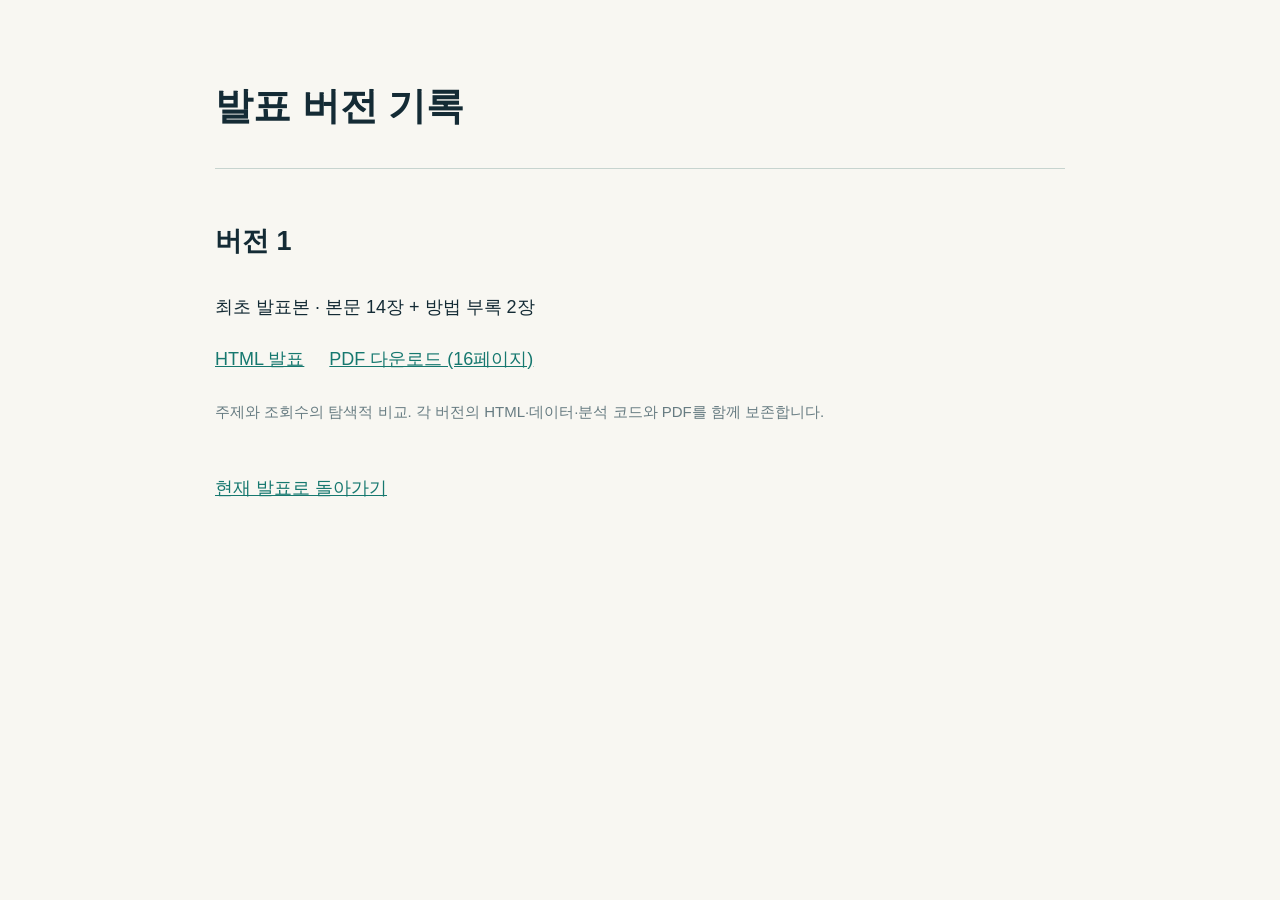
==== versions/index.html @ c0d7d94b "Archive version 1 with verified PDF and versioning workflow" ====
﻿<!doctype html><html lang="ko"><meta charset="utf-8"><meta name="viewport" content="width=device-width,initial-scale=1"><title>발표 버전 기록</title><style>body{max-width:850px;margin:70px auto;padding:0 24px;background:#f8f7f2;color:#142b35;font:18px/1.9 "Malgun Gothic",sans-serif}a{color:#16786f;margin-right:25px}h1{font-size:38px}article{padding:25px 0;border-top:1px solid #c7d4cf}small{color:#677c82}</style><h1>발표 버전 기록</h1><article><h2>버전 1</h2><p>최초 발표본 · 본문 14장 + 방법 부록 2장</p><a href="v1/index.html">HTML 발표</a><a href="v1/news-topics-v1.pdf">PDF 다운로드 (16페이지)</a><p><small>주제와 조회수의 탐색적 비교. 각 버전의 HTML·데이터·분석 코드와 PDF를 함께 보존합니다.</small></p></article><a href="../index.html">현재 발표로 돌아가기</a></html>
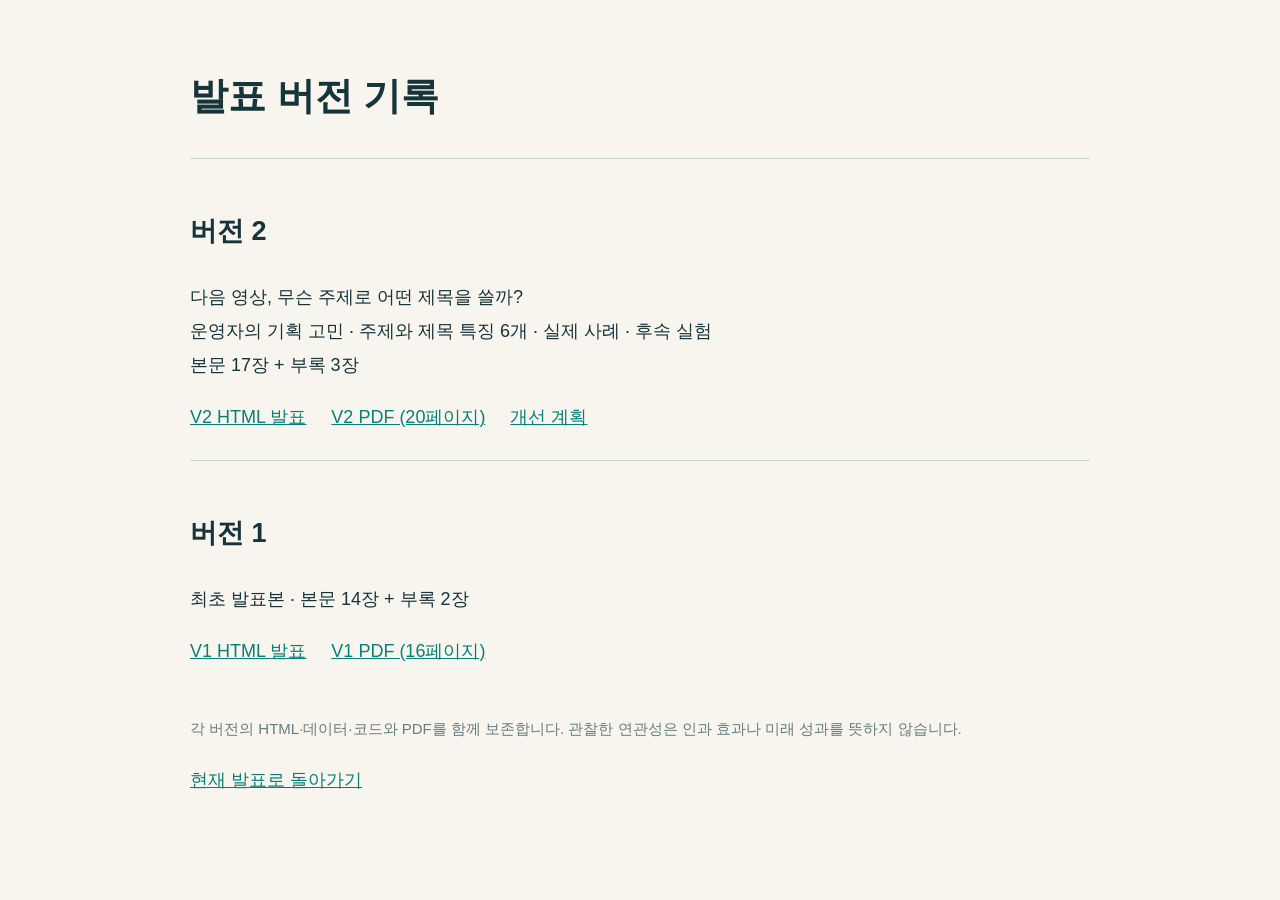
==== commit 73fb1a16: "Archive verified V2 HTML and 20-page PDF" ====
--- a/versions/index.html
+++ b/versions/index.html
@@ -1 +1 @@
-﻿<!doctype html><html lang="ko"><meta charset="utf-8"><meta name="viewport" content="width=device-width,initial-scale=1"><title>발표 버전 기록</title><style>body{max-width:850px;margin:70px auto;padding:0 24px;background:#f8f7f2;color:#142b35;font:18px/1.9 "Malgun Gothic",sans-serif}a{color:#16786f;margin-right:25px}h1{font-size:38px}article{padding:25px 0;border-top:1px solid #c7d4cf}small{color:#677c82}</style><h1>발표 버전 기록</h1><article><h2>버전 1</h2><p>최초 발표본 · 본문 14장 + 방법 부록 2장</p><a href="v1/index.html">HTML 발표</a><a href="v1/news-topics-v1.pdf">PDF 다운로드 (16페이지)</a><p><small>주제와 조회수의 탐색적 비교. 각 버전의 HTML·데이터·분석 코드와 PDF를 함께 보존합니다.</small></p></article><a href="../index.html">현재 발표로 돌아가기</a></html>
+﻿<!doctype html><html lang="ko"><meta charset="utf-8"><meta name="viewport" content="width=device-width,initial-scale=1"><title>발표 버전 기록</title><style>body{max-width:900px;margin:60px auto;padding:0 24px;background:#f7f5ee;color:#17343b;font:18px/1.9 "Malgun Gothic",sans-serif}a{color:#087f79;margin-right:25px}h1{font-size:38px}article{padding:25px 0;border-top:1px solid #c7d4cf}small{color:#657d80}</style><h1>발표 버전 기록</h1><article><h2>버전 2</h2><p>다음 영상, 무슨 주제로 어떤 제목을 쓸까?<br>운영자의 기획 고민 · 주제와 제목 특징 6개 · 실제 사례 · 후속 실험<br>본문 17장 + 부록 3장</p><a href="v2/index.html">V2 HTML 발표</a><a href="v2/news-topics-v2.pdf">V2 PDF (20페이지)</a><a href="v2/improvement_plan.md">개선 계획</a></article><article><h2>버전 1</h2><p>최초 발표본 · 본문 14장 + 부록 2장</p><a href="v1/index.html">V1 HTML 발표</a><a href="v1/news-topics-v1.pdf">V1 PDF (16페이지)</a></article><p><small>각 버전의 HTML·데이터·코드와 PDF를 함께 보존합니다. 관찰한 연관성은 인과 효과나 미래 성과를 뜻하지 않습니다.</small></p><a href="../index.html">현재 발표로 돌아가기</a></html>
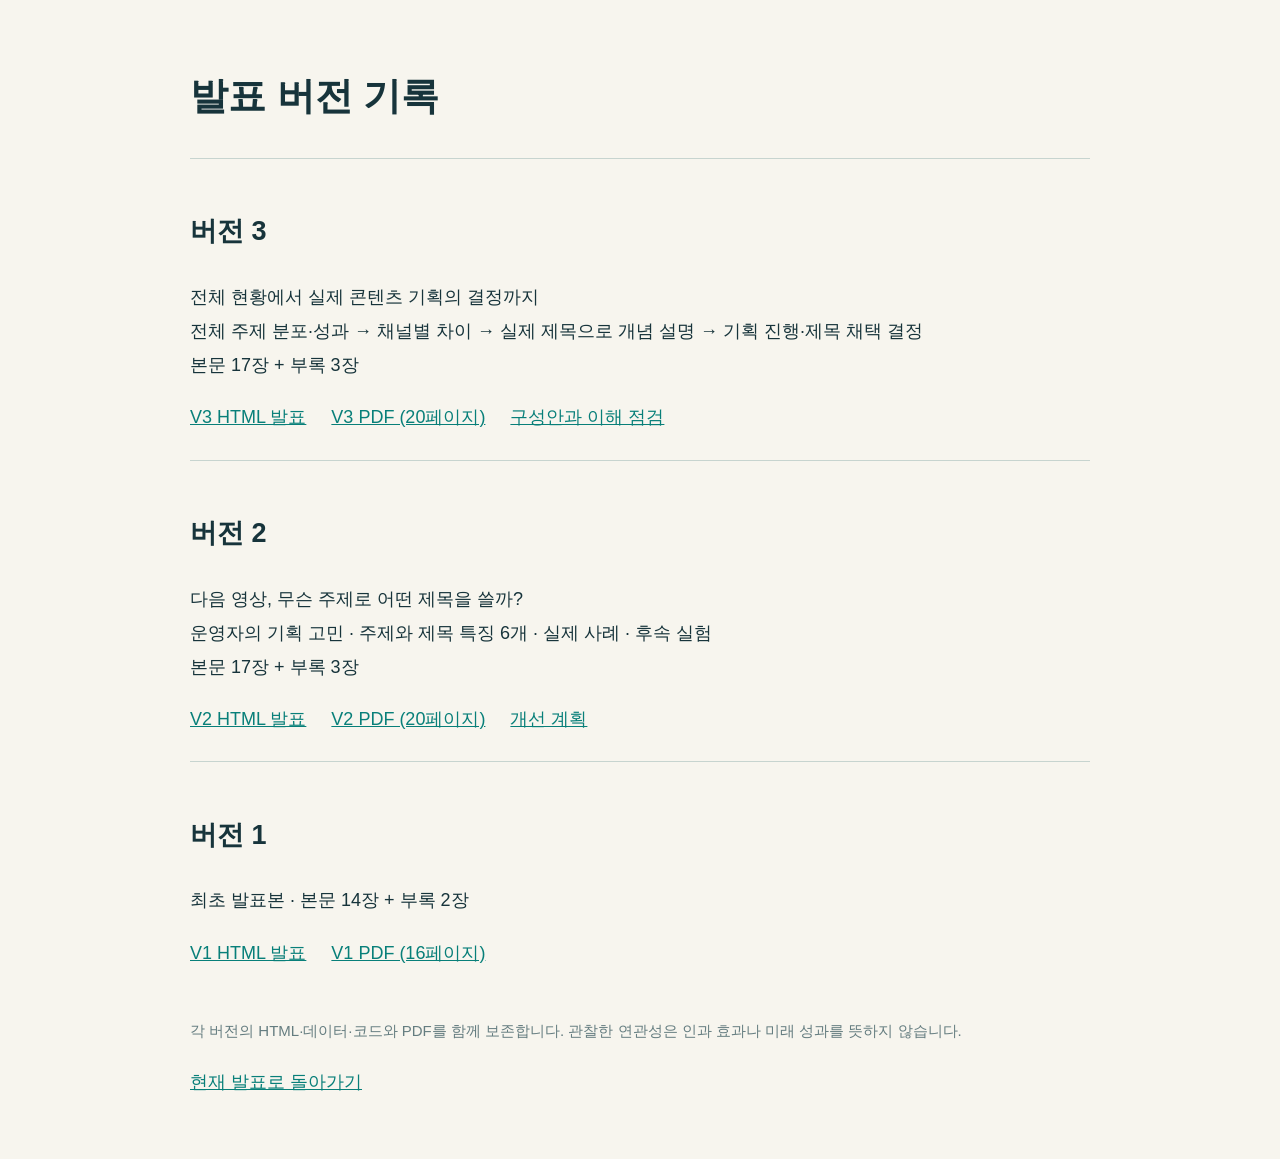
==== commit 2ff2d405: "Rebuild V3 narrative from topic overview to concrete planning decisions" ====
--- a/versions/index.html
+++ b/versions/index.html
@@ -1 +1 @@
-﻿<!doctype html><html lang="ko"><meta charset="utf-8"><meta name="viewport" content="width=device-width,initial-scale=1"><title>발표 버전 기록</title><style>body{max-width:900px;margin:60px auto;padding:0 24px;background:#f7f5ee;color:#17343b;font:18px/1.9 "Malgun Gothic",sans-serif}a{color:#087f79;margin-right:25px}h1{font-size:38px}article{padding:25px 0;border-top:1px solid #c7d4cf}small{color:#657d80}</style><h1>발표 버전 기록</h1><article><h2>버전 2</h2><p>다음 영상, 무슨 주제로 어떤 제목을 쓸까?<br>운영자의 기획 고민 · 주제와 제목 특징 6개 · 실제 사례 · 후속 실험<br>본문 17장 + 부록 3장</p><a href="v2/index.html">V2 HTML 발표</a><a href="v2/news-topics-v2.pdf">V2 PDF (20페이지)</a><a href="v2/improvement_plan.md">개선 계획</a></article><article><h2>버전 1</h2><p>최초 발표본 · 본문 14장 + 부록 2장</p><a href="v1/index.html">V1 HTML 발표</a><a href="v1/news-topics-v1.pdf">V1 PDF (16페이지)</a></article><p><small>각 버전의 HTML·데이터·코드와 PDF를 함께 보존합니다. 관찰한 연관성은 인과 효과나 미래 성과를 뜻하지 않습니다.</small></p><a href="../index.html">현재 발표로 돌아가기</a></html>
+﻿<!doctype html><html lang="ko"><meta charset="utf-8"><meta name="viewport" content="width=device-width,initial-scale=1"><title>발표 버전 기록</title><style>body{max-width:900px;margin:60px auto;padding:0 24px;background:#f7f5ee;color:#17343b;font:18px/1.9 "Malgun Gothic",sans-serif}a{color:#087f79;margin-right:25px}h1{font-size:38px}article{padding:25px 0;border-top:1px solid #c7d4cf}small{color:#657d80}</style><h1>발표 버전 기록</h1><article><h2>버전 3</h2><p>전체 현황에서 실제 콘텐츠 기획의 결정까지<br>전체 주제 분포·성과 → 채널별 차이 → 실제 제목으로 개념 설명 → 기획 진행·제목 채택 결정<br>본문 17장 + 부록 3장</p><a href="v3/index.html">V3 HTML 발표</a><a href="v3/news-topics-v3.pdf">V3 PDF (20페이지)</a><a href="v3/improvement_plan.md">구성안과 이해 점검</a></article><article><h2>버전 2</h2><p>다음 영상, 무슨 주제로 어떤 제목을 쓸까?<br>운영자의 기획 고민 · 주제와 제목 특징 6개 · 실제 사례 · 후속 실험<br>본문 17장 + 부록 3장</p><a href="v2/index.html">V2 HTML 발표</a><a href="v2/news-topics-v2.pdf">V2 PDF (20페이지)</a><a href="v2/improvement_plan.md">개선 계획</a></article><article><h2>버전 1</h2><p>최초 발표본 · 본문 14장 + 부록 2장</p><a href="v1/index.html">V1 HTML 발표</a><a href="v1/news-topics-v1.pdf">V1 PDF (16페이지)</a></article><p><small>각 버전의 HTML·데이터·코드와 PDF를 함께 보존합니다. 관찰한 연관성은 인과 효과나 미래 성과를 뜻하지 않습니다.</small></p><a href="../index.html">현재 발표로 돌아가기</a></html>
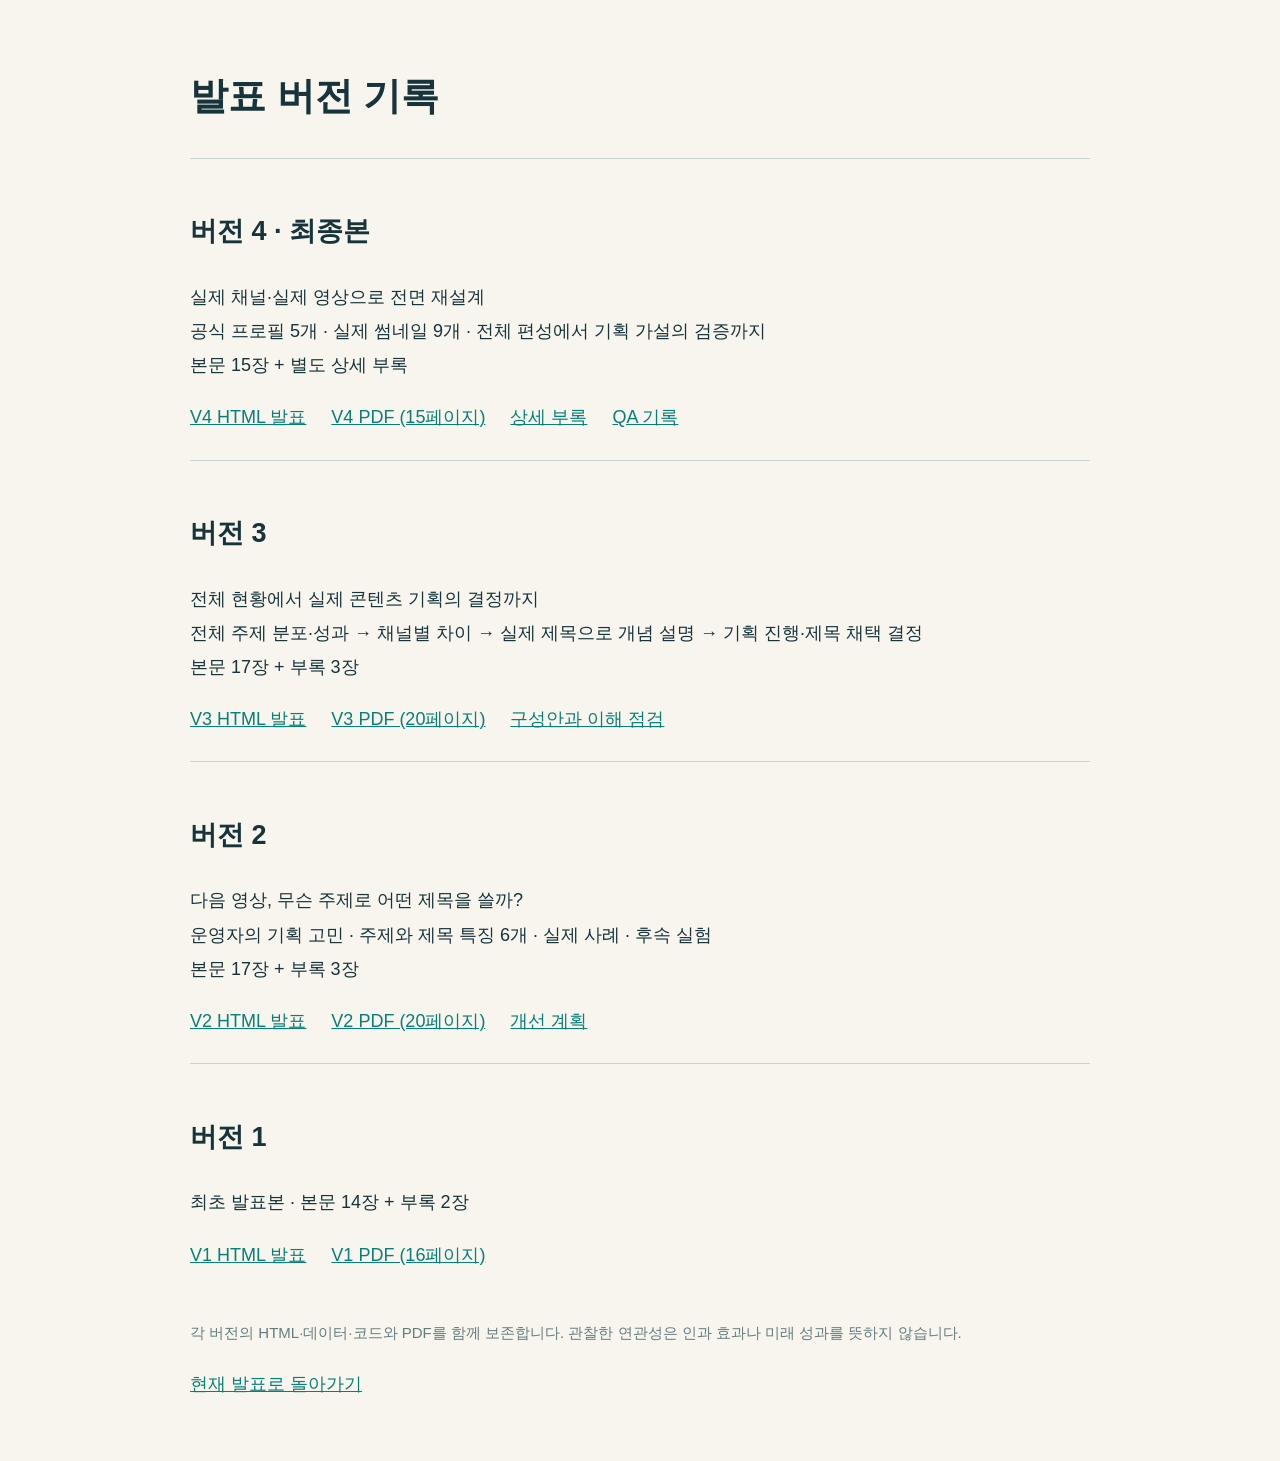
==== commit c545b058: "Rebuild final V4 deck with real video evidence and an audience-led narrative" ====
--- a/versions/index.html
+++ b/versions/index.html
@@ -1 +1 @@
-﻿<!doctype html><html lang="ko"><meta charset="utf-8"><meta name="viewport" content="width=device-width,initial-scale=1"><title>발표 버전 기록</title><style>body{max-width:900px;margin:60px auto;padding:0 24px;background:#f7f5ee;color:#17343b;font:18px/1.9 "Malgun Gothic",sans-serif}a{color:#087f79;margin-right:25px}h1{font-size:38px}article{padding:25px 0;border-top:1px solid #c7d4cf}small{color:#657d80}</style><h1>발표 버전 기록</h1><article><h2>버전 3</h2><p>전체 현황에서 실제 콘텐츠 기획의 결정까지<br>전체 주제 분포·성과 → 채널별 차이 → 실제 제목으로 개념 설명 → 기획 진행·제목 채택 결정<br>본문 17장 + 부록 3장</p><a href="v3/index.html">V3 HTML 발표</a><a href="v3/news-topics-v3.pdf">V3 PDF (20페이지)</a><a href="v3/improvement_plan.md">구성안과 이해 점검</a></article><article><h2>버전 2</h2><p>다음 영상, 무슨 주제로 어떤 제목을 쓸까?<br>운영자의 기획 고민 · 주제와 제목 특징 6개 · 실제 사례 · 후속 실험<br>본문 17장 + 부록 3장</p><a href="v2/index.html">V2 HTML 발표</a><a href="v2/news-topics-v2.pdf">V2 PDF (20페이지)</a><a href="v2/improvement_plan.md">개선 계획</a></article><article><h2>버전 1</h2><p>최초 발표본 · 본문 14장 + 부록 2장</p><a href="v1/index.html">V1 HTML 발표</a><a href="v1/news-topics-v1.pdf">V1 PDF (16페이지)</a></article><p><small>각 버전의 HTML·데이터·코드와 PDF를 함께 보존합니다. 관찰한 연관성은 인과 효과나 미래 성과를 뜻하지 않습니다.</small></p><a href="../index.html">현재 발표로 돌아가기</a></html>
+﻿<!doctype html><html lang="ko"><meta charset="utf-8"><meta name="viewport" content="width=device-width,initial-scale=1"><title>발표 버전 기록</title><style>body{max-width:900px;margin:60px auto;padding:0 24px;background:#f7f5ee;color:#17343b;font:18px/1.9 "Malgun Gothic",sans-serif}a{color:#087f79;margin-right:25px}h1{font-size:38px}article{padding:25px 0;border-top:1px solid #c7d4cf}small{color:#657d80}</style><h1>발표 버전 기록</h1><article><h2>버전 4 · 최종본</h2><p>실제 채널·실제 영상으로 전면 재설계<br>공식 프로필 5개 · 실제 썸네일 9개 · 전체 편성에서 기획 가설의 검증까지<br>본문 15장 + 별도 상세 부록</p><a href="v4/index.html">V4 HTML 발표</a><a href="v4/news-topics-v4.pdf">V4 PDF (15페이지)</a><a href="v4/appendix.html">상세 부록</a><a href="v4/qa_report.md">QA 기록</a></article><article><h2>버전 3</h2><p>전체 현황에서 실제 콘텐츠 기획의 결정까지<br>전체 주제 분포·성과 → 채널별 차이 → 실제 제목으로 개념 설명 → 기획 진행·제목 채택 결정<br>본문 17장 + 부록 3장</p><a href="v3/index.html">V3 HTML 발표</a><a href="v3/news-topics-v3.pdf">V3 PDF (20페이지)</a><a href="v3/improvement_plan.md">구성안과 이해 점검</a></article><article><h2>버전 2</h2><p>다음 영상, 무슨 주제로 어떤 제목을 쓸까?<br>운영자의 기획 고민 · 주제와 제목 특징 6개 · 실제 사례 · 후속 실험<br>본문 17장 + 부록 3장</p><a href="v2/index.html">V2 HTML 발표</a><a href="v2/news-topics-v2.pdf">V2 PDF (20페이지)</a><a href="v2/improvement_plan.md">개선 계획</a></article><article><h2>버전 1</h2><p>최초 발표본 · 본문 14장 + 부록 2장</p><a href="v1/index.html">V1 HTML 발표</a><a href="v1/news-topics-v1.pdf">V1 PDF (16페이지)</a></article><p><small>각 버전의 HTML·데이터·코드와 PDF를 함께 보존합니다. 관찰한 연관성은 인과 효과나 미래 성과를 뜻하지 않습니다.</small></p><a href="../index.html">현재 발표로 돌아가기</a></html>
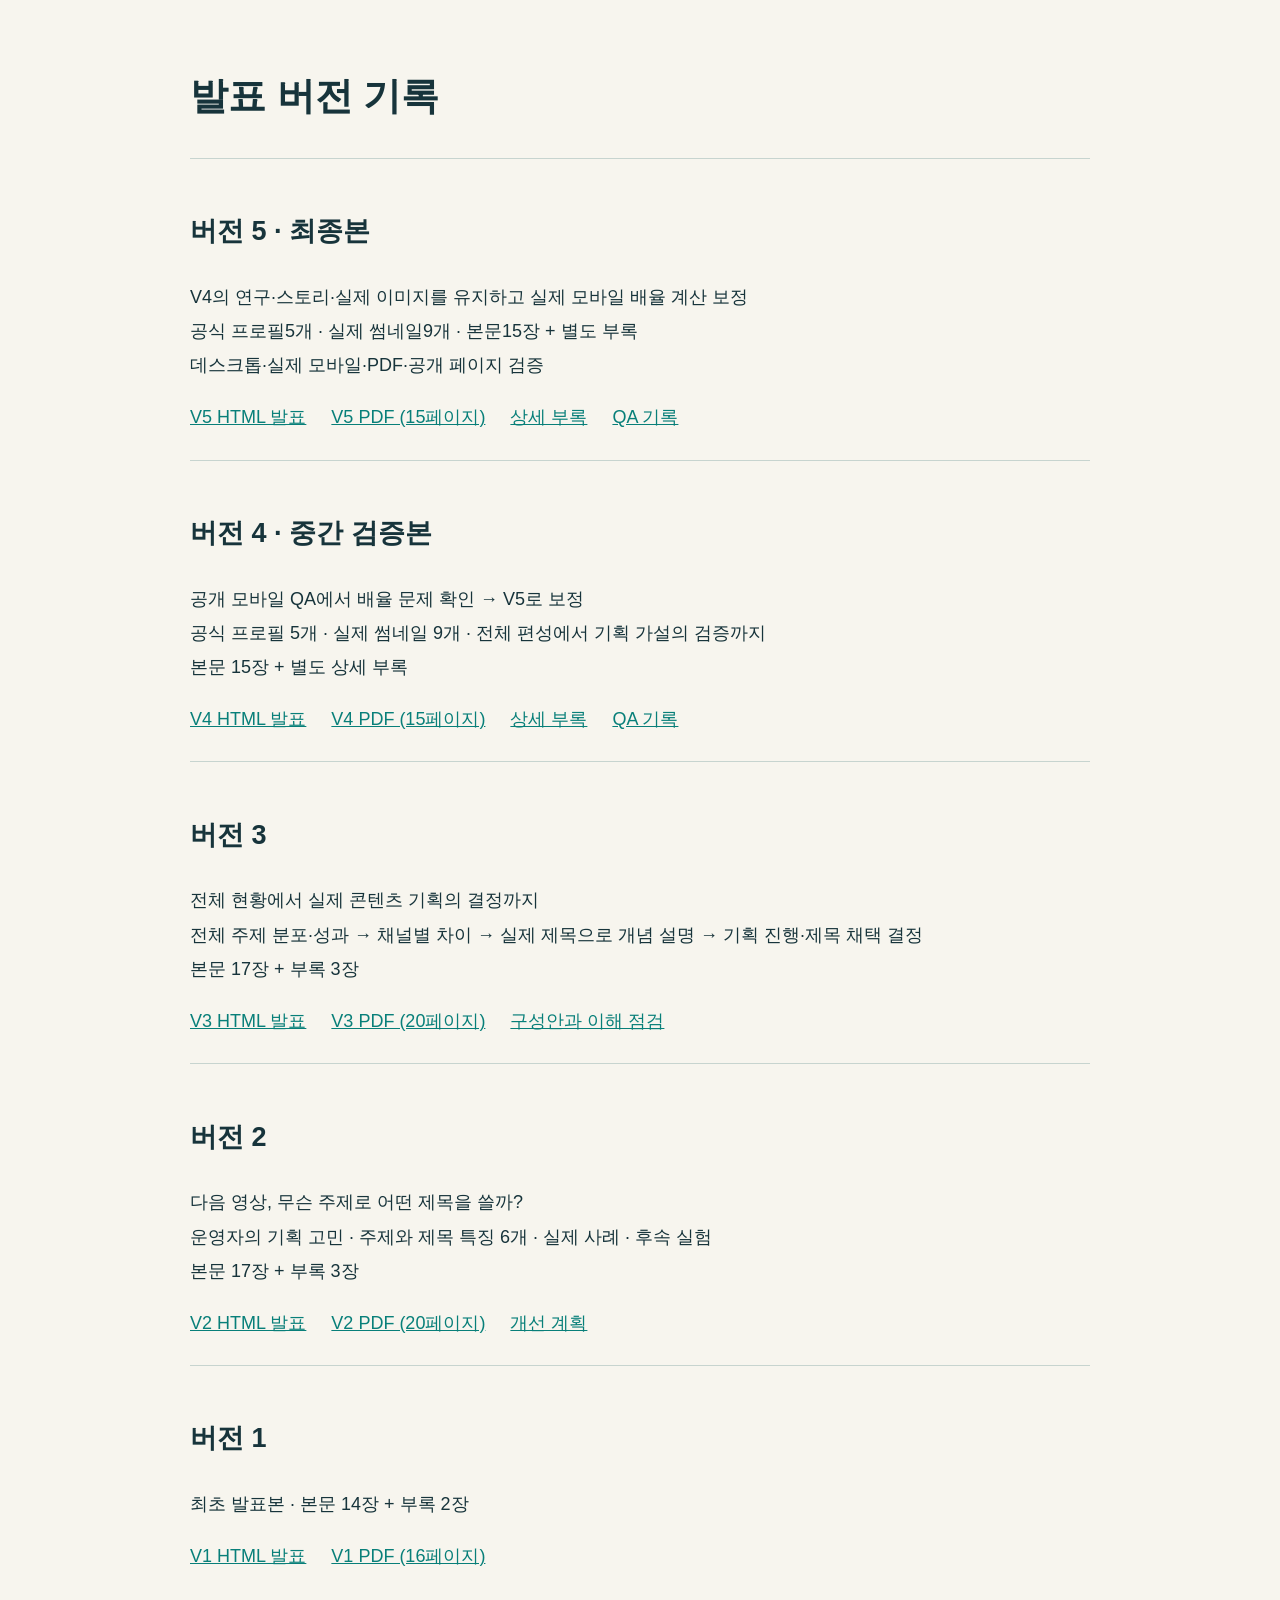
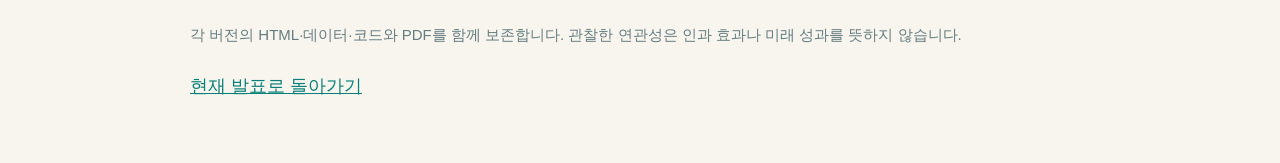
==== commit 20c16ad5: "Correct actual mobile viewport scaling and finalize V5 without changing research findings" ====
--- a/versions/index.html
+++ b/versions/index.html
@@ -1 +1 @@
-﻿<!doctype html><html lang="ko"><meta charset="utf-8"><meta name="viewport" content="width=device-width,initial-scale=1"><title>발표 버전 기록</title><style>body{max-width:900px;margin:60px auto;padding:0 24px;background:#f7f5ee;color:#17343b;font:18px/1.9 "Malgun Gothic",sans-serif}a{color:#087f79;margin-right:25px}h1{font-size:38px}article{padding:25px 0;border-top:1px solid #c7d4cf}small{color:#657d80}</style><h1>발표 버전 기록</h1><article><h2>버전 4 · 최종본</h2><p>실제 채널·실제 영상으로 전면 재설계<br>공식 프로필 5개 · 실제 썸네일 9개 · 전체 편성에서 기획 가설의 검증까지<br>본문 15장 + 별도 상세 부록</p><a href="v4/index.html">V4 HTML 발표</a><a href="v4/news-topics-v4.pdf">V4 PDF (15페이지)</a><a href="v4/appendix.html">상세 부록</a><a href="v4/qa_report.md">QA 기록</a></article><article><h2>버전 3</h2><p>전체 현황에서 실제 콘텐츠 기획의 결정까지<br>전체 주제 분포·성과 → 채널별 차이 → 실제 제목으로 개념 설명 → 기획 진행·제목 채택 결정<br>본문 17장 + 부록 3장</p><a href="v3/index.html">V3 HTML 발표</a><a href="v3/news-topics-v3.pdf">V3 PDF (20페이지)</a><a href="v3/improvement_plan.md">구성안과 이해 점검</a></article><article><h2>버전 2</h2><p>다음 영상, 무슨 주제로 어떤 제목을 쓸까?<br>운영자의 기획 고민 · 주제와 제목 특징 6개 · 실제 사례 · 후속 실험<br>본문 17장 + 부록 3장</p><a href="v2/index.html">V2 HTML 발표</a><a href="v2/news-topics-v2.pdf">V2 PDF (20페이지)</a><a href="v2/improvement_plan.md">개선 계획</a></article><article><h2>버전 1</h2><p>최초 발표본 · 본문 14장 + 부록 2장</p><a href="v1/index.html">V1 HTML 발표</a><a href="v1/news-topics-v1.pdf">V1 PDF (16페이지)</a></article><p><small>각 버전의 HTML·데이터·코드와 PDF를 함께 보존합니다. 관찰한 연관성은 인과 효과나 미래 성과를 뜻하지 않습니다.</small></p><a href="../index.html">현재 발표로 돌아가기</a></html>
+<!doctype html><html lang="ko"><meta charset="utf-8"><meta name="viewport" content="width=device-width,initial-scale=1"><title>발표 버전 기록</title><style>body{max-width:900px;margin:60px auto;padding:0 24px;background:#f7f5ee;color:#17343b;font:18px/1.9 "Malgun Gothic",sans-serif}a{color:#087f79;margin-right:25px}h1{font-size:38px}article{padding:25px 0;border-top:1px solid #c7d4cf}small{color:#657d80}</style><h1>발표 버전 기록</h1><article><h2>버전 5 · 최종본</h2><p>V4의 연구·스토리·실제 이미지를 유지하고 실제 모바일 배율 계산 보정<br>공식 프로필5개 · 실제 썸네일9개 · 본문15장 + 별도 부록<br>데스크톱·실제 모바일·PDF·공개 페이지 검증</p><a href="v5/index.html">V5 HTML 발표</a><a href="v5/news-topics-v5.pdf">V5 PDF (15페이지)</a><a href="v5/appendix.html">상세 부록</a><a href="v5/qa_report.md">QA 기록</a></article><article><h2>버전 4 · 중간 검증본</h2><p>공개 모바일 QA에서 배율 문제 확인 → V5로 보정<br>공식 프로필 5개 · 실제 썸네일 9개 · 전체 편성에서 기획 가설의 검증까지<br>본문 15장 + 별도 상세 부록</p><a href="v4/index.html">V4 HTML 발표</a><a href="v4/news-topics-v4.pdf">V4 PDF (15페이지)</a><a href="v4/appendix.html">상세 부록</a><a href="v4/qa_report.md">QA 기록</a></article><article><h2>버전 3</h2><p>전체 현황에서 실제 콘텐츠 기획의 결정까지<br>전체 주제 분포·성과 → 채널별 차이 → 실제 제목으로 개념 설명 → 기획 진행·제목 채택 결정<br>본문 17장 + 부록 3장</p><a href="v3/index.html">V3 HTML 발표</a><a href="v3/news-topics-v3.pdf">V3 PDF (20페이지)</a><a href="v3/improvement_plan.md">구성안과 이해 점검</a></article><article><h2>버전 2</h2><p>다음 영상, 무슨 주제로 어떤 제목을 쓸까?<br>운영자의 기획 고민 · 주제와 제목 특징 6개 · 실제 사례 · 후속 실험<br>본문 17장 + 부록 3장</p><a href="v2/index.html">V2 HTML 발표</a><a href="v2/news-topics-v2.pdf">V2 PDF (20페이지)</a><a href="v2/improvement_plan.md">개선 계획</a></article><article><h2>버전 1</h2><p>최초 발표본 · 본문 14장 + 부록 2장</p><a href="v1/index.html">V1 HTML 발표</a><a href="v1/news-topics-v1.pdf">V1 PDF (16페이지)</a></article><p><small>각 버전의 HTML·데이터·코드와 PDF를 함께 보존합니다. 관찰한 연관성은 인과 효과나 미래 성과를 뜻하지 않습니다.</small></p><a href="../index.html">현재 발표로 돌아가기</a></html>
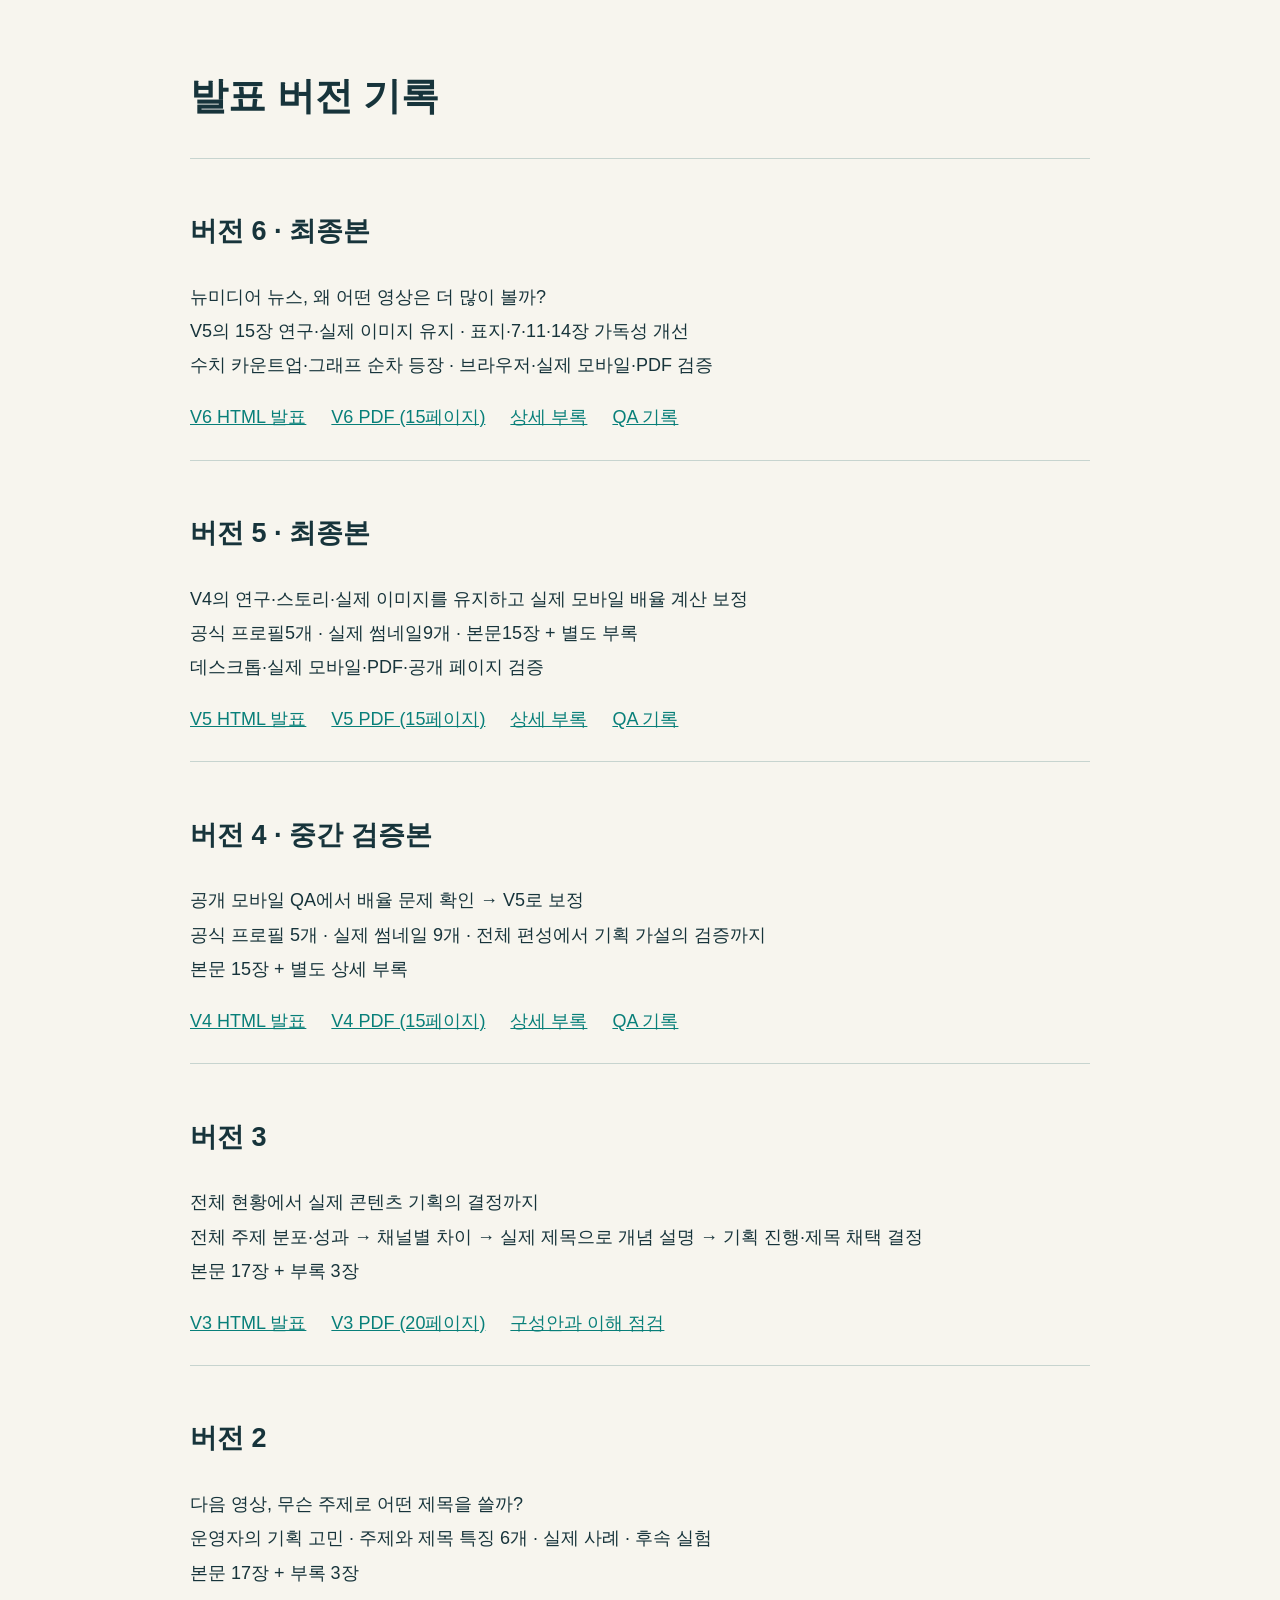
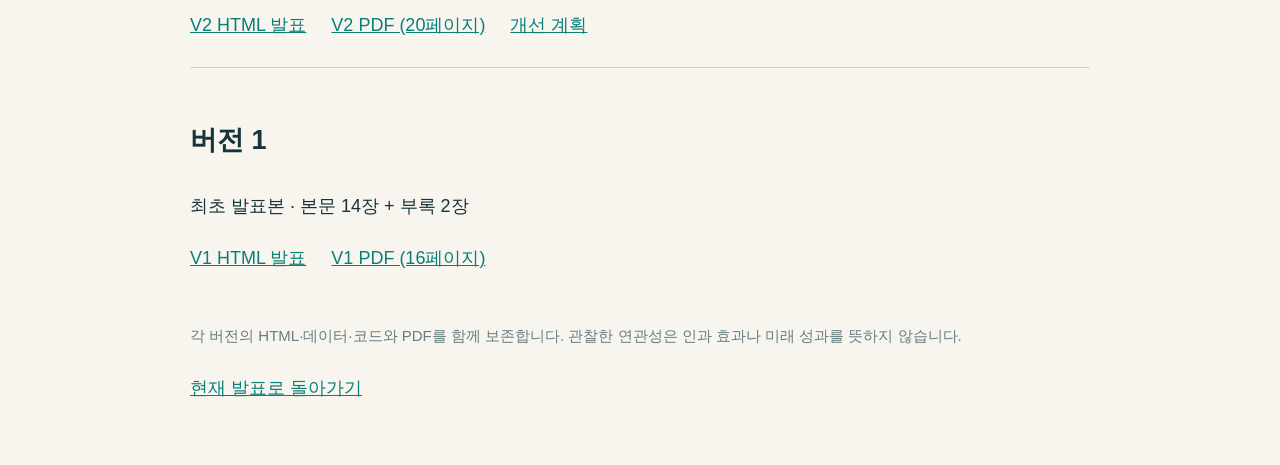
==== commit 8611e311: "Refine V6 cover, chart readability and explanatory motion" ====
--- a/versions/index.html
+++ b/versions/index.html
@@ -1 +1 @@
-<!doctype html><html lang="ko"><meta charset="utf-8"><meta name="viewport" content="width=device-width,initial-scale=1"><title>발표 버전 기록</title><style>body{max-width:900px;margin:60px auto;padding:0 24px;background:#f7f5ee;color:#17343b;font:18px/1.9 "Malgun Gothic",sans-serif}a{color:#087f79;margin-right:25px}h1{font-size:38px}article{padding:25px 0;border-top:1px solid #c7d4cf}small{color:#657d80}</style><h1>발표 버전 기록</h1><article><h2>버전 5 · 최종본</h2><p>V4의 연구·스토리·실제 이미지를 유지하고 실제 모바일 배율 계산 보정<br>공식 프로필5개 · 실제 썸네일9개 · 본문15장 + 별도 부록<br>데스크톱·실제 모바일·PDF·공개 페이지 검증</p><a href="v5/index.html">V5 HTML 발표</a><a href="v5/news-topics-v5.pdf">V5 PDF (15페이지)</a><a href="v5/appendix.html">상세 부록</a><a href="v5/qa_report.md">QA 기록</a></article><article><h2>버전 4 · 중간 검증본</h2><p>공개 모바일 QA에서 배율 문제 확인 → V5로 보정<br>공식 프로필 5개 · 실제 썸네일 9개 · 전체 편성에서 기획 가설의 검증까지<br>본문 15장 + 별도 상세 부록</p><a href="v4/index.html">V4 HTML 발표</a><a href="v4/news-topics-v4.pdf">V4 PDF (15페이지)</a><a href="v4/appendix.html">상세 부록</a><a href="v4/qa_report.md">QA 기록</a></article><article><h2>버전 3</h2><p>전체 현황에서 실제 콘텐츠 기획의 결정까지<br>전체 주제 분포·성과 → 채널별 차이 → 실제 제목으로 개념 설명 → 기획 진행·제목 채택 결정<br>본문 17장 + 부록 3장</p><a href="v3/index.html">V3 HTML 발표</a><a href="v3/news-topics-v3.pdf">V3 PDF (20페이지)</a><a href="v3/improvement_plan.md">구성안과 이해 점검</a></article><article><h2>버전 2</h2><p>다음 영상, 무슨 주제로 어떤 제목을 쓸까?<br>운영자의 기획 고민 · 주제와 제목 특징 6개 · 실제 사례 · 후속 실험<br>본문 17장 + 부록 3장</p><a href="v2/index.html">V2 HTML 발표</a><a href="v2/news-topics-v2.pdf">V2 PDF (20페이지)</a><a href="v2/improvement_plan.md">개선 계획</a></article><article><h2>버전 1</h2><p>최초 발표본 · 본문 14장 + 부록 2장</p><a href="v1/index.html">V1 HTML 발표</a><a href="v1/news-topics-v1.pdf">V1 PDF (16페이지)</a></article><p><small>각 버전의 HTML·데이터·코드와 PDF를 함께 보존합니다. 관찰한 연관성은 인과 효과나 미래 성과를 뜻하지 않습니다.</small></p><a href="../index.html">현재 발표로 돌아가기</a></html>
+<!doctype html><html lang="ko"><meta charset="utf-8"><meta name="viewport" content="width=device-width,initial-scale=1"><title>발표 버전 기록</title><style>body{max-width:900px;margin:60px auto;padding:0 24px;background:#f7f5ee;color:#17343b;font:18px/1.9 "Malgun Gothic",sans-serif}a{color:#087f79;margin-right:25px}h1{font-size:38px}article{padding:25px 0;border-top:1px solid #c7d4cf}small{color:#657d80}</style><h1>발표 버전 기록</h1><article><h2>버전 6 · 최종본</h2><p>뉴미디어 뉴스, 왜 어떤 영상은 더 많이 볼까?<br>V5의 15장 연구·실제 이미지 유지 · 표지·7·11·14장 가독성 개선<br>수치 카운트업·그래프 순차 등장 · 브라우저·실제 모바일·PDF 검증</p><a href="v6/index.html">V6 HTML 발표</a><a href="v6/news-topics-v6.pdf">V6 PDF (15페이지)</a><a href="v6/appendix.html">상세 부록</a><a href="v6/qa_report.md">QA 기록</a></article><article><h2>버전 5 · 최종본</h2><p>V4의 연구·스토리·실제 이미지를 유지하고 실제 모바일 배율 계산 보정<br>공식 프로필5개 · 실제 썸네일9개 · 본문15장 + 별도 부록<br>데스크톱·실제 모바일·PDF·공개 페이지 검증</p><a href="v5/index.html">V5 HTML 발표</a><a href="v5/news-topics-v5.pdf">V5 PDF (15페이지)</a><a href="v5/appendix.html">상세 부록</a><a href="v5/qa_report.md">QA 기록</a></article><article><h2>버전 4 · 중간 검증본</h2><p>공개 모바일 QA에서 배율 문제 확인 → V5로 보정<br>공식 프로필 5개 · 실제 썸네일 9개 · 전체 편성에서 기획 가설의 검증까지<br>본문 15장 + 별도 상세 부록</p><a href="v4/index.html">V4 HTML 발표</a><a href="v4/news-topics-v4.pdf">V4 PDF (15페이지)</a><a href="v4/appendix.html">상세 부록</a><a href="v4/qa_report.md">QA 기록</a></article><article><h2>버전 3</h2><p>전체 현황에서 실제 콘텐츠 기획의 결정까지<br>전체 주제 분포·성과 → 채널별 차이 → 실제 제목으로 개념 설명 → 기획 진행·제목 채택 결정<br>본문 17장 + 부록 3장</p><a href="v3/index.html">V3 HTML 발표</a><a href="v3/news-topics-v3.pdf">V3 PDF (20페이지)</a><a href="v3/improvement_plan.md">구성안과 이해 점검</a></article><article><h2>버전 2</h2><p>다음 영상, 무슨 주제로 어떤 제목을 쓸까?<br>운영자의 기획 고민 · 주제와 제목 특징 6개 · 실제 사례 · 후속 실험<br>본문 17장 + 부록 3장</p><a href="v2/index.html">V2 HTML 발표</a><a href="v2/news-topics-v2.pdf">V2 PDF (20페이지)</a><a href="v2/improvement_plan.md">개선 계획</a></article><article><h2>버전 1</h2><p>최초 발표본 · 본문 14장 + 부록 2장</p><a href="v1/index.html">V1 HTML 발표</a><a href="v1/news-topics-v1.pdf">V1 PDF (16페이지)</a></article><p><small>각 버전의 HTML·데이터·코드와 PDF를 함께 보존합니다. 관찰한 연관성은 인과 효과나 미래 성과를 뜻하지 않습니다.</small></p><a href="../index.html">현재 발표로 돌아가기</a></html>
